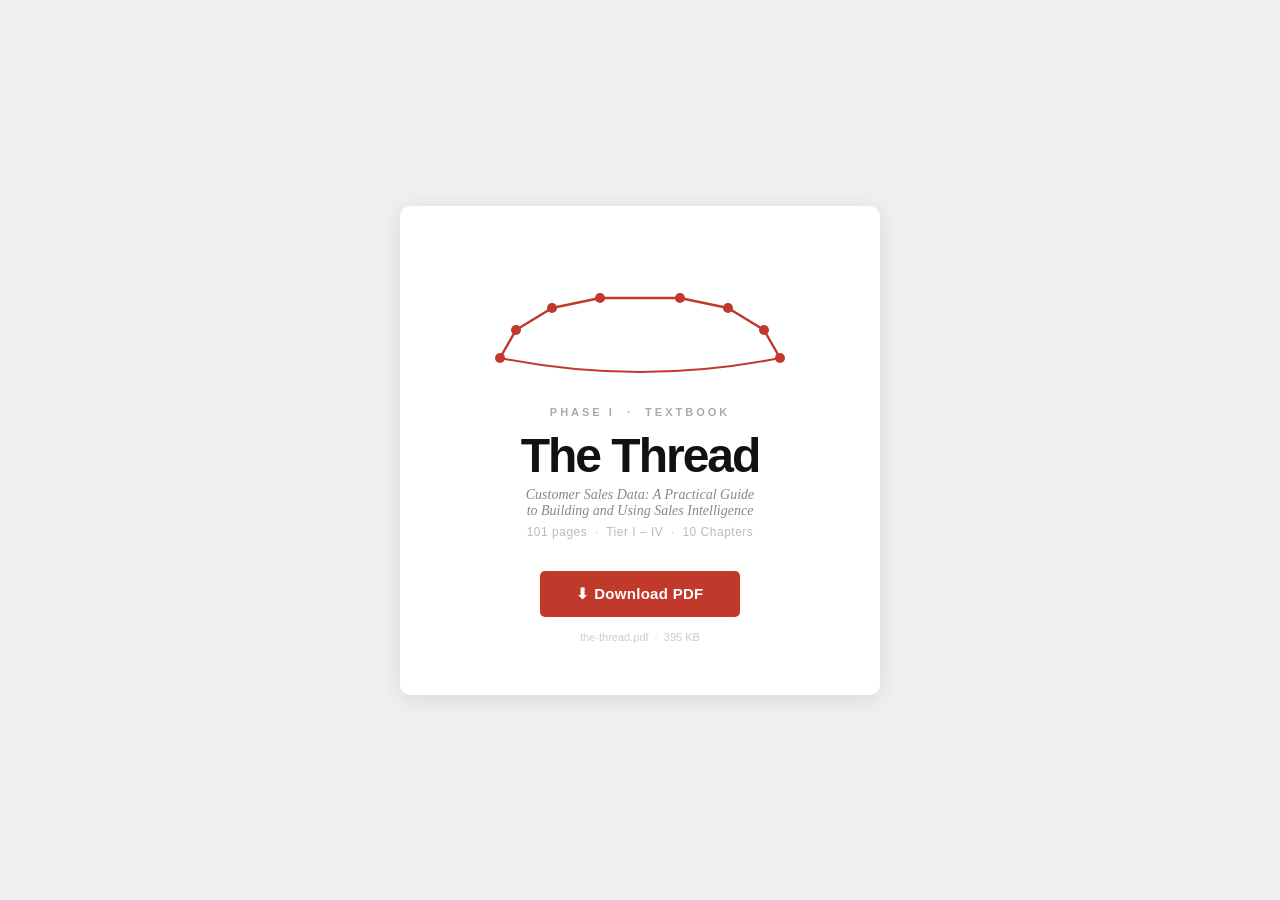
==== download.html @ ea8a3862 "Add self-contained download page for the-thread.pdf" ====
<!DOCTYPE html>
<html>
<head><meta charset="UTF-8"><title>Download — The Thread</title>
<style>
* { box-sizing:border-box; margin:0; padding:0; }
body { font-family: Arial, sans-serif; background:#f0f0f0; display:flex; align-items:center; justify-content:center; min-height:100vh; }
.card { background:white; border-radius:10px; padding:52px 60px; text-align:center; box-shadow:0 4px 24px rgba(0,0,0,0.10); max-width:480px; width:100%; }
.arc { margin-bottom:24px; }
.label { font-size:11px; letter-spacing:3px; color:#aaa; text-transform:uppercase; font-weight:700; margin-bottom:10px; }
h1 { font-family:'Arial Black',Arial,sans-serif; font-size:48px; font-weight:900; color:#111; letter-spacing:-2px; margin-bottom:4px; }
.subtitle { font-family:Georgia,serif; font-style:italic; font-size:14px; color:#888; margin-bottom:6px; }
.meta-line { font-size:12px; color:#bbb; margin-bottom:32px; letter-spacing:0.5px; }
.btn { display:inline-block; background:#C0392B; color:white; text-decoration:none; padding:14px 36px; border-radius:5px; font-weight:700; font-size:15px; letter-spacing:0.3px; transition:background 0.15s; }
.btn:hover { background:#a93226; }
.file-meta { margin-top:14px; font-size:11px; color:#ccc; }
</style>
</head>
<body>
<div class="card">
  <div class="arc">
    <svg xmlns="http://www.w3.org/2000/svg" width="320" height="120" viewBox="0 0 320 120">
      <polyline points="20,100 36,72 72,50 120,40 200,40 248,50 284,72 300,100" fill="none" stroke="#C0392B" stroke-width="2.5" stroke-linejoin="round"/>
      <path d="M 300,100 Q 160,128 20,100" fill="none" stroke="#C0392B" stroke-width="2"/>
      <circle cx="20" cy="100" r="5" fill="#C0392B"/>
      <circle cx="36" cy="72" r="5" fill="#C0392B"/>
      <circle cx="72" cy="50" r="5" fill="#C0392B"/>
      <circle cx="120" cy="40" r="5" fill="#C0392B"/>
      <circle cx="200" cy="40" r="5" fill="#C0392B"/>
      <circle cx="248" cy="50" r="5" fill="#C0392B"/>
      <circle cx="284" cy="72" r="5" fill="#C0392B"/>
      <circle cx="300" cy="100" r="5" fill="#C0392B"/>
    </svg>
  </div>
  <div class="label">Phase I &nbsp;&middot;&nbsp; Textbook</div>
  <h1>The Thread</h1>
  <p class="subtitle">Customer Sales Data: A Practical Guide<br>to Building and Using Sales Intelligence</p>
  <p class="meta-line">101 pages &nbsp;&middot;&nbsp; Tier I &ndash; IV &nbsp;&middot;&nbsp; 10 Chapters</p>
  <a class="btn" href="[data-uri]" download="the-thread.pdf">⬇ Download PDF</a>
  <p class="file-meta">the-thread.pdf &nbsp;&middot;&nbsp; 395 KB</p>
</div>
</body>
</html>
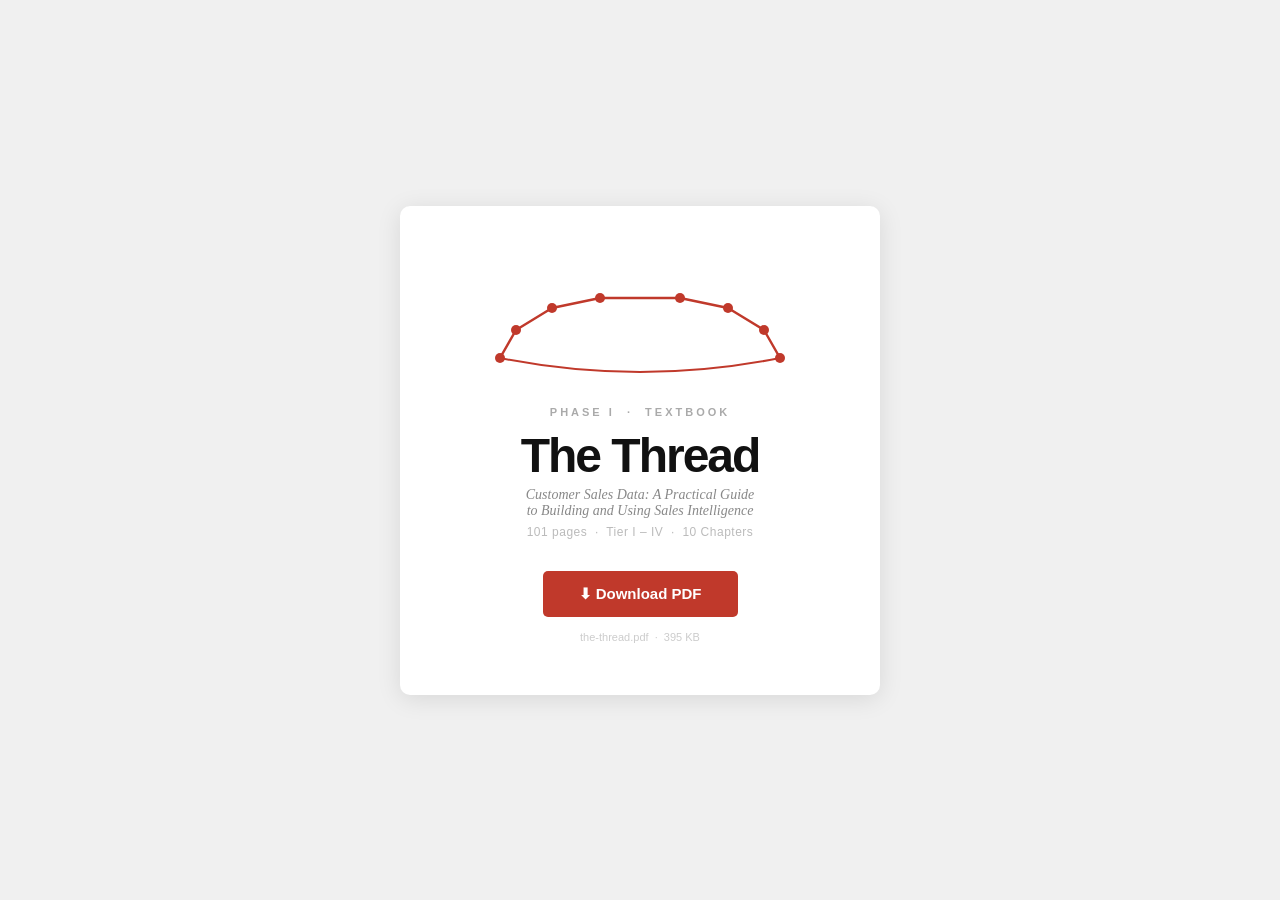
==== commit 0ff94b65: "Embed PDF in download page" ====
--- a/download.html
+++ b/download.html
@@ -5,37 +5,35 @@
 * { box-sizing:border-box; margin:0; padding:0; }
 body { font-family: Arial, sans-serif; background:#f0f0f0; display:flex; align-items:center; justify-content:center; min-height:100vh; }
 .card { background:white; border-radius:10px; padding:52px 60px; text-align:center; box-shadow:0 4px 24px rgba(0,0,0,0.10); max-width:480px; width:100%; }
-.arc { margin-bottom:24px; }
 .label { font-size:11px; letter-spacing:3px; color:#aaa; text-transform:uppercase; font-weight:700; margin-bottom:10px; }
 h1 { font-family:'Arial Black',Arial,sans-serif; font-size:48px; font-weight:900; color:#111; letter-spacing:-2px; margin-bottom:4px; }
 .subtitle { font-family:Georgia,serif; font-style:italic; font-size:14px; color:#888; margin-bottom:6px; }
 .meta-line { font-size:12px; color:#bbb; margin-bottom:32px; letter-spacing:0.5px; }
-.btn { display:inline-block; background:#C0392B; color:white; text-decoration:none; padding:14px 36px; border-radius:5px; font-weight:700; font-size:15px; letter-spacing:0.3px; transition:background 0.15s; }
+.btn { display:inline-block; background:#C0392B; color:white; text-decoration:none; padding:14px 36px; border-radius:5px; font-weight:700; font-size:15px; }
 .btn:hover { background:#a93226; }
 .file-meta { margin-top:14px; font-size:11px; color:#ccc; }
 </style>
 </head>
 <body>
 <div class="card">
-  <div class="arc">
+  <div style="margin-bottom:24px;">
     <svg xmlns="http://www.w3.org/2000/svg" width="320" height="120" viewBox="0 0 320 120">
       <polyline points="20,100 36,72 72,50 120,40 200,40 248,50 284,72 300,100" fill="none" stroke="#C0392B" stroke-width="2.5" stroke-linejoin="round"/>
       <path d="M 300,100 Q 160,128 20,100" fill="none" stroke="#C0392B" stroke-width="2"/>
-      <circle cx="20" cy="100" r="5" fill="#C0392B"/>
-      <circle cx="36" cy="72" r="5" fill="#C0392B"/>
-      <circle cx="72" cy="50" r="5" fill="#C0392B"/>
-      <circle cx="120" cy="40" r="5" fill="#C0392B"/>
-      <circle cx="200" cy="40" r="5" fill="#C0392B"/>
-      <circle cx="248" cy="50" r="5" fill="#C0392B"/>
-      <circle cx="284" cy="72" r="5" fill="#C0392B"/>
-      <circle cx="300" cy="100" r="5" fill="#C0392B"/>
+      <circle cx="20" cy="100" r="5" fill="#C0392B"/><circle cx="36" cy="72" r="5" fill="#C0392B"/>
+      <circle cx="72" cy="50" r="5" fill="#C0392B"/><circle cx="120" cy="40" r="5" fill="#C0392B"/>
+      <circle cx="200" cy="40" r="5" fill="#C0392B"/><circle cx="248" cy="50" r="5" fill="#C0392B"/>
+      <circle cx="284" cy="72" r="5" fill="#C0392B"/><circle cx="300" cy="100" r="5" fill="#C0392B"/>
     </svg>
   </div>
   <div class="label">Phase I &nbsp;&middot;&nbsp; Textbook</div>
   <h1>The Thread</h1>
   <p class="subtitle">Customer Sales Data: A Practical Guide<br>to Building and Using Sales Intelligence</p>
   <p class="meta-line">101 pages &nbsp;&middot;&nbsp; Tier I &ndash; IV &nbsp;&middot;&nbsp; 10 Chapters</p>
-  <a class="btn" href="[data-uri]" download="the-thread.pdf">⬇ Download PDF</a>
+  <a class="btn" href="[data-uri]
+[base64]
+[base64]
+[base64]" download="the-thread.pdf">&#11015; Download PDF</a>
   <p class="file-meta">the-thread.pdf &nbsp;&middot;&nbsp; 395 KB</p>
 </div>
 </body>
